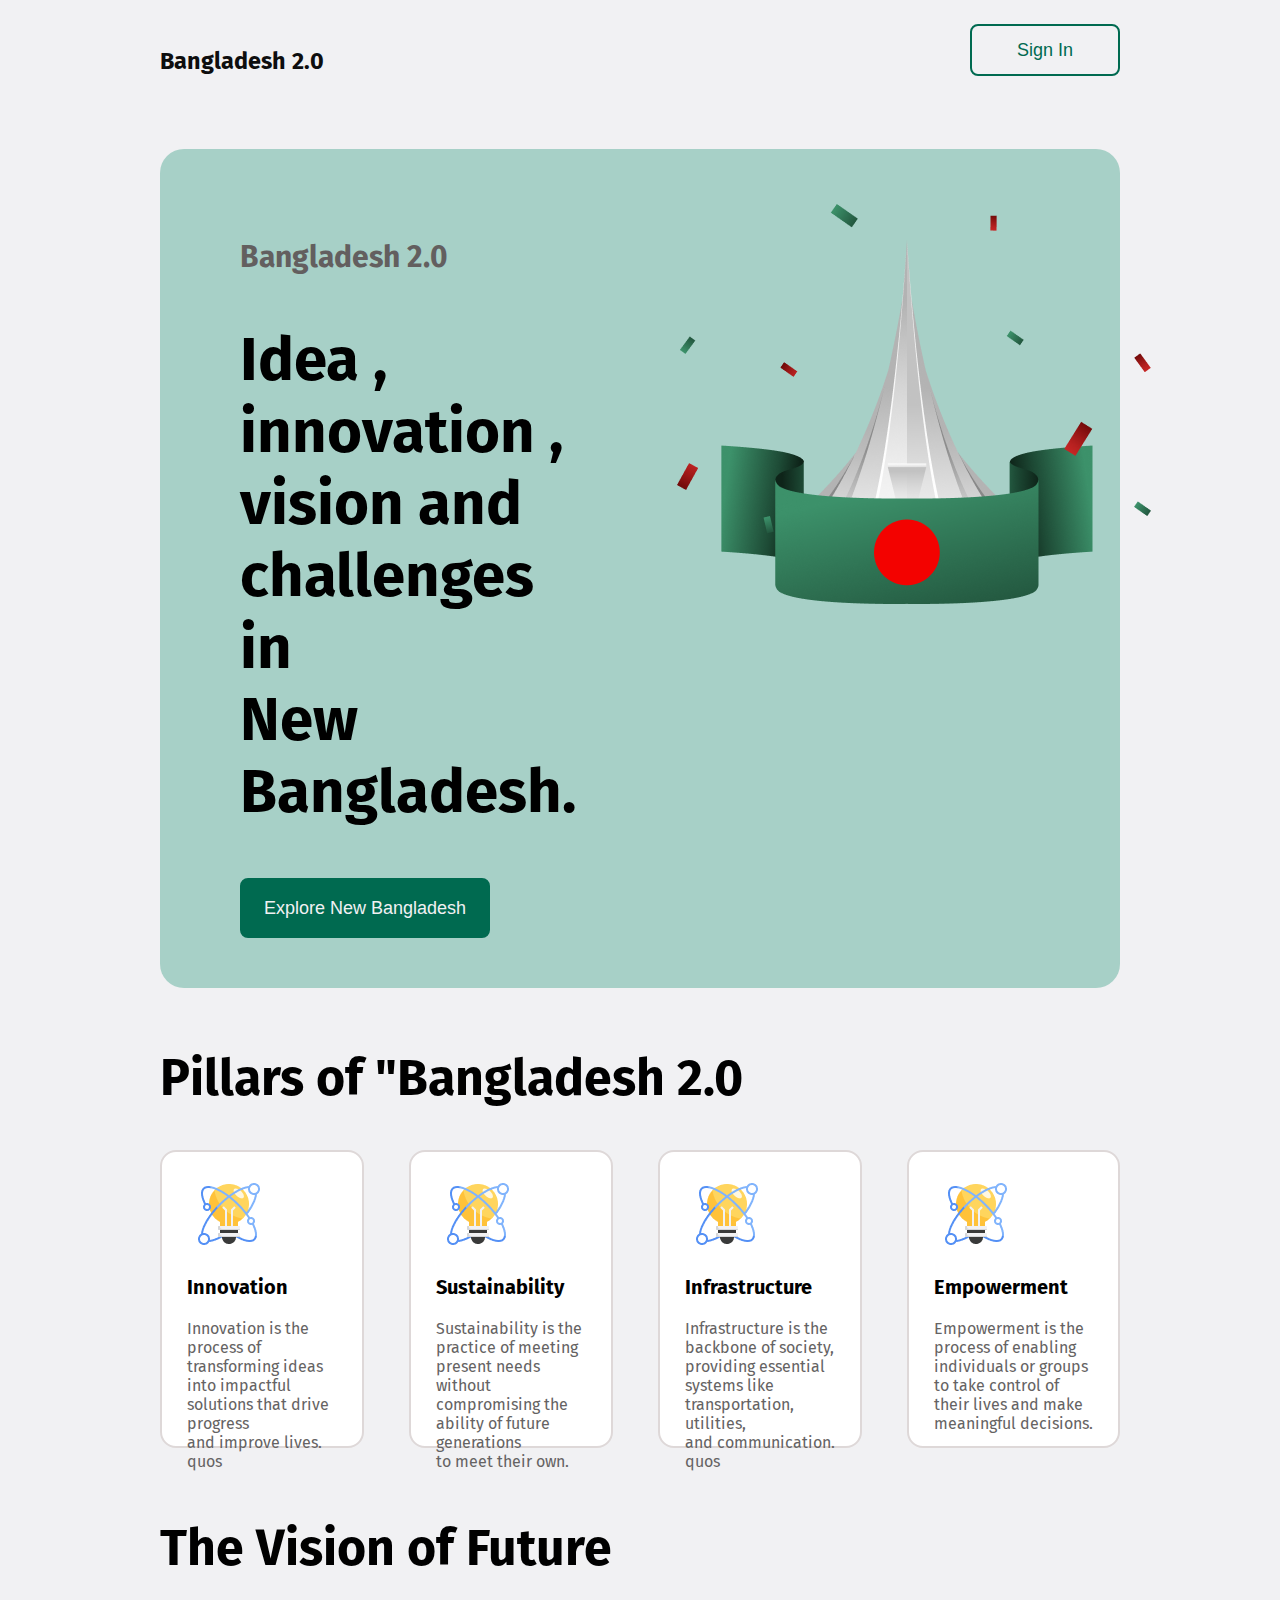
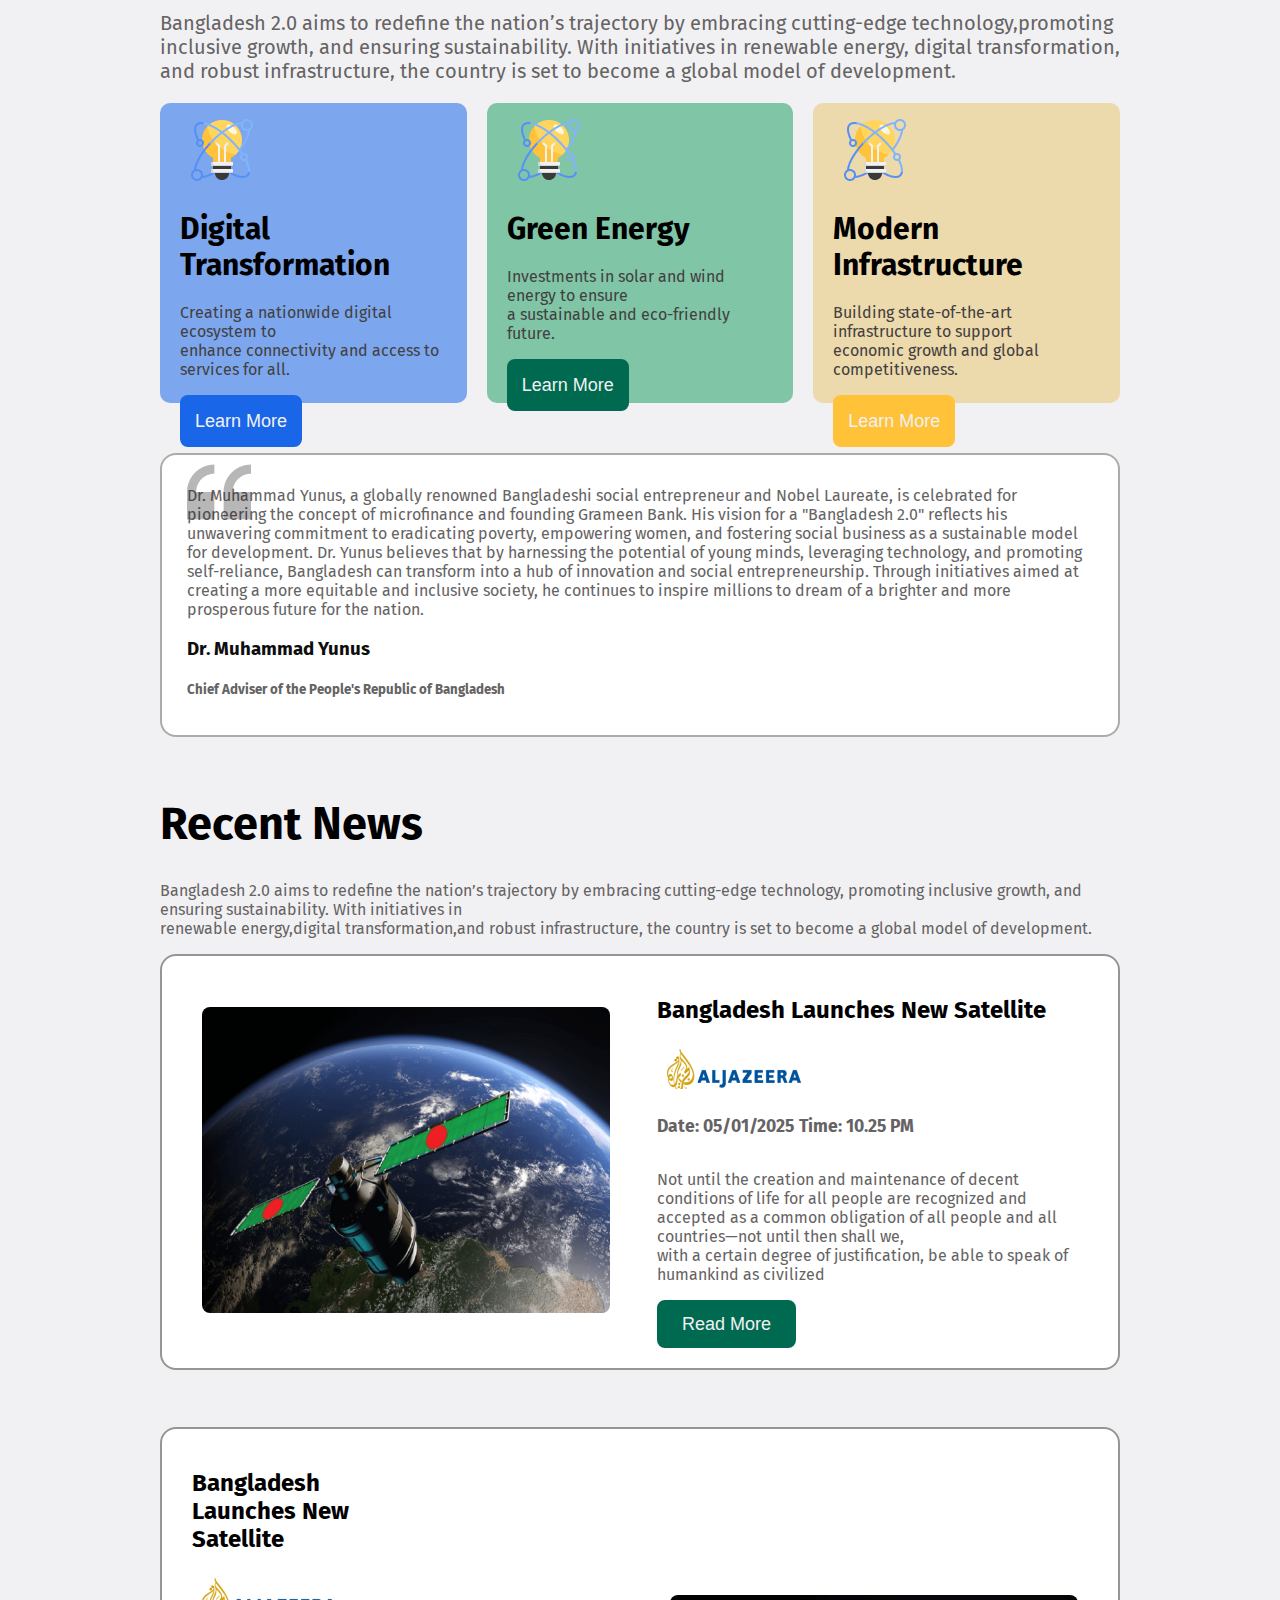
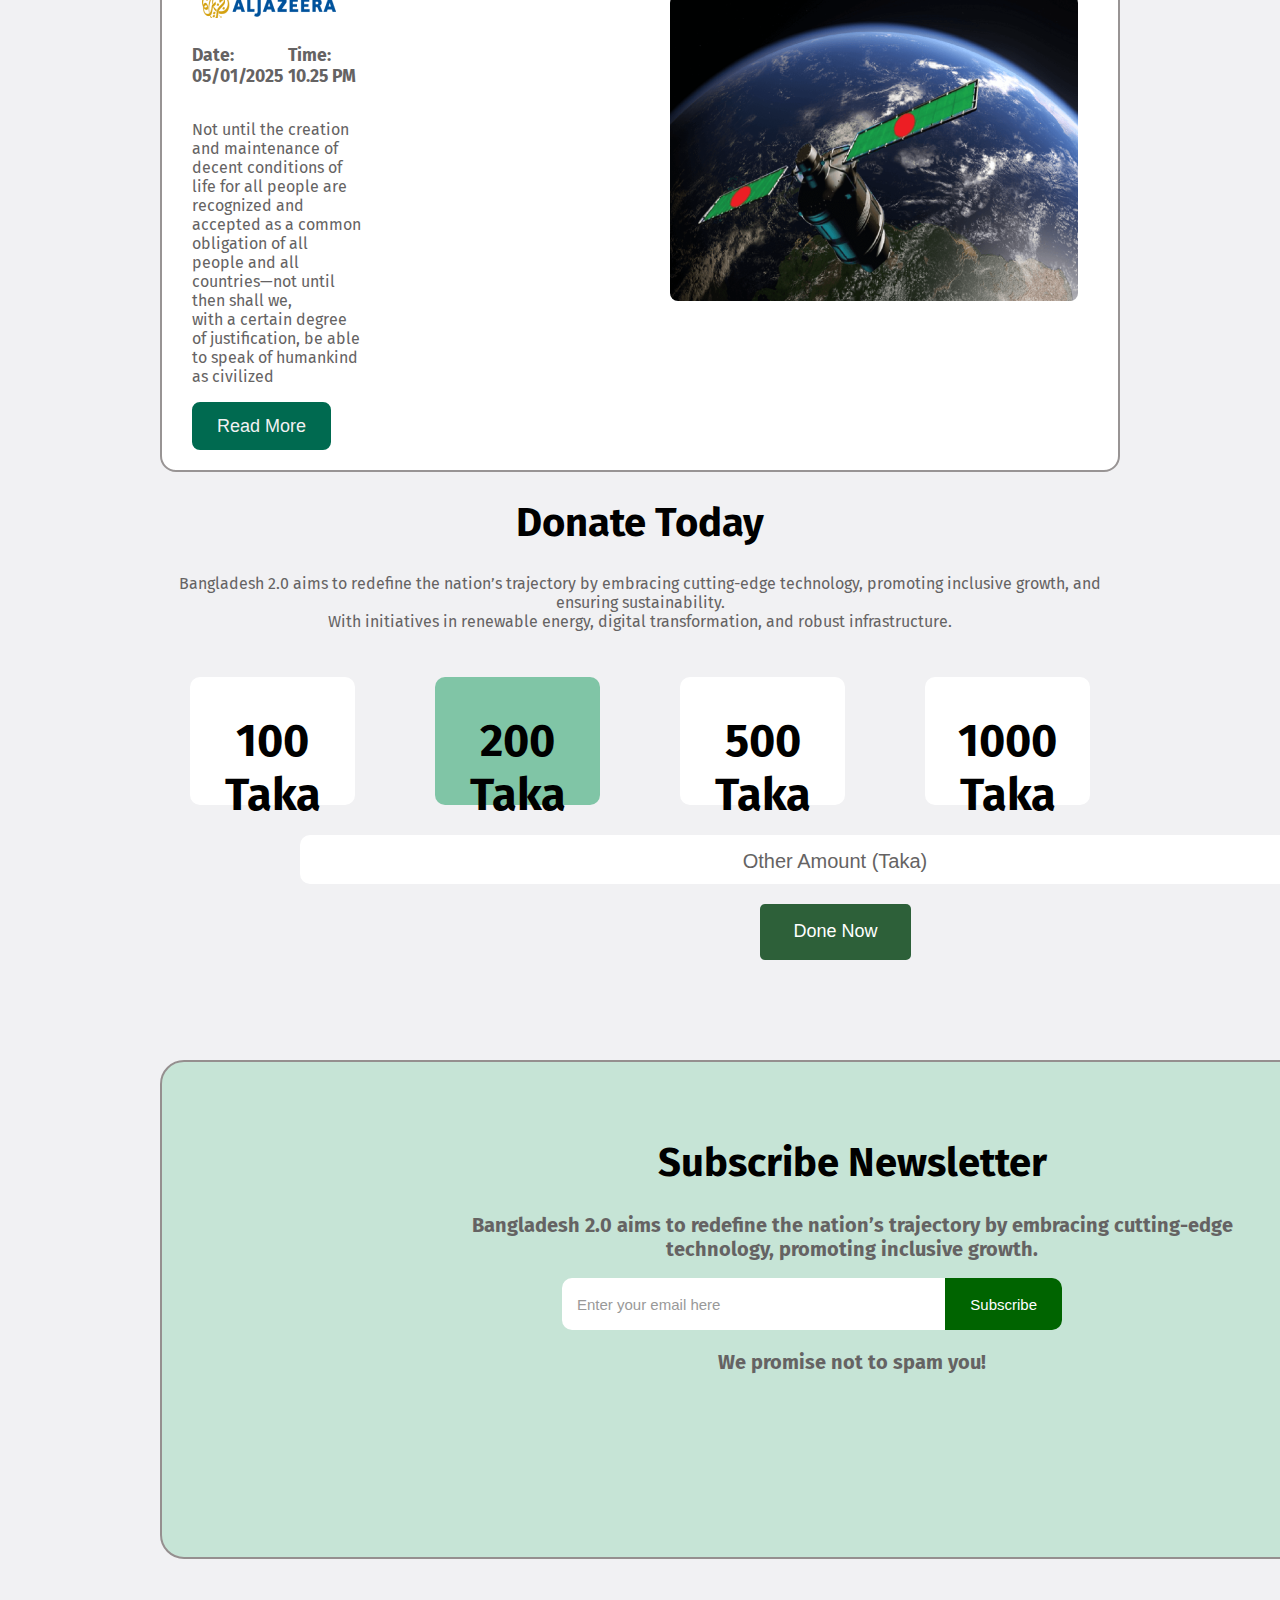
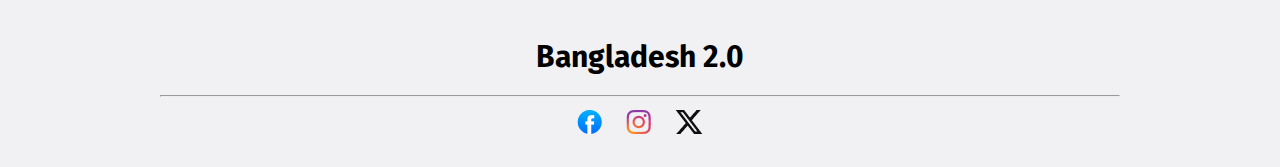
==== index.html @ 1ae230f2 "restrcuture" ====
<!DOCTYPE html>
<html lang="en">

<head>
    <meta charset="UTF-8">
    <meta name="viewport" content="width=device-width, initial-scale=1.0">
    <title>Document</title>
    <link rel="stylesheet" href="style.css">
</head>

<body>

    <header>

        <!-- nav section -->

        <nav class="nav">

            <div class="bangla">
                <h3>Bangladesh 2.0</h3>
            </div>
            <button>Sign In</button>
        </nav>

        <!-- banner section -->

        <div class="hero-section">
            <div>

                <h4 class="text-1">Bangladesh 2.0</h4>
                <h2 class="text-2">Idea , innovation ,<br>
                    vision and challenges in <br> New Bangladesh.</h2>

                <button class="btn-primary">Explore New Bangladesh</button>

            </div>

            <div>

                <img src="/assets/hero.png" alt="">

            </div>
        </div>


    </header>

    <main>

        <!-- pillars section  -->

        <section class="pillers">
            <h2 class="piller-text-1">Pillars of "Bangladesh 2.0 </h2>

            <div class="pillars-parents">

                <div class="pillars-child-1">
                    <img src="/assets/card-icon.png" alt="">
                    <h3 class="pilrs-txt-2">Innovation</h3>
                    <p class="pilrs-txt-3">Innovation is the process of transforming
                        ideas into impactful solutions that drive progress and improve lives. <br>
                        quos </p>
                </div>


                <div class="pillars-child-1">
                    <img src="/assets/card-icon.png" alt="">
                    <h3 class="pilrs-txt-2">Sustainability</h3>
                    <p class="pilrs-txt-3">Sustainability is the practice of meeting present needs without compromising
                        the ability of future generations to meet their own. </p>
                </div>



                <div class="pillars-child-1">
                    <img src="/assets/card-icon.png" alt="">
                    <h3 class="pilrs-txt-2">Infrastructure</h3>
                    <p class="pilrs-txt-3">Infrastructure is the backbone of society, providing
                        essential systems like transportation, utilities, and communication. <br>
                        quos </p>
                </div>


                <div class="pillars-child-1">
                    <img src="/assets/card-icon.png" alt="">
                    <h3 class="pilrs-txt-2">Empowerment</h3>
                    <p class="pilrs-txt-3">Empowerment is the process of enabling individuals
                        or groups to take control of their lives and make meaningful decisions.</p>
                </div>


            </div>


        </section>


        <!-- vishion of feuter -->

        <section class="vishion">

            <h1 class="vishon-text-1">The Vision of Future</h1>
            <p class="vishion-para">Bangladesh 2.0 aims to redefine the nation’s trajectory by embracing cutting-edge
                technology,promoting inclusive growth, and ensuring sustainability. With initiatives in
                renewable energy, digital transformation, and robust infrastructure, the country is set to become a
                global model of development.
            </p>

            <div class="vishion-parents">
                <div class="vishion-child">
                    <img src="/assets/card-icon.png" alt="">
                    <h1 class="vishion-text-2">Digital Transformation</h1>
                    <p class="vishion-text-3">Creating a nationwide digital ecosystem to <br>
                        enhance connectivity and access to services for all.</p>

                    <button class="btn-primary-2">Learn More</button>
                </div>


                <div class="vishion-child-2">
                    <img src="/assets/card-icon.png" alt="">
                    <h1 class="vishion-text-2">Green Energy</h1>
                    <p class="vishion-text-3">Investments in solar and wind energy to ensure <br>
                        a sustainable and eco-friendly future.</p>

                    <button class="btn-primary-3">Learn More</button>
                </div>


                <div class="vishion-child-3">
                    <img src="/assets/card-icon.png" alt="">
                    <h1 class="vishion-text-2">Modern Infrastructure</h1>
                    <p class="vishion-text-3">Building state-of-the-art infrastructure to support <br>
                        economic growth and global competitiveness.</p>

                    <button class="btn-primary-4">Learn More</button>
                </div>


            </div>

        </section>

        <!-- bangladesh 2.0 dr.yunus -->

        <section>

            <div class="bng-2">
                <p class="bng-txt-3">Dr. Muhammad Yunus, a globally renowned Bangladeshi social entrepreneur and Nobel
                    Laureate, is
                    celebrated for pioneering the concept of microfinance and founding Grameen Bank. His vision for a
                    "Bangladesh 2.0" reflects his unwavering commitment to eradicating poverty, empowering women, and
                    fostering social business as a sustainable model for development. Dr. Yunus believes that by
                    harnessing the potential of young minds, leveraging technology, and promoting self-reliance,
                    Bangladesh can transform into a hub of innovation and social entrepreneurship. Through initiatives
                    aimed at creating a more equitable and inclusive society, he continues to inspire millions to dream
                    of a brighter and more prosperous future for the nation.</p>

                <img src="/assets/quote-bg.png" alt="">
                <h3>Dr. Muhammad Yunus</h3>
                <h5 class="bng-txt-2">Chief Adviser of the People's Republic of Bangladesh</h5>
            </div>

        </section>

        <!-- qus/ans section -->

        <!-- <section class="qus-ans">
            <!-- <h1 class="qus-text">Your Opinion Matters</h1> -->

        <!-- <div>

            </div>
        </section> -->


        <!-- recent news section -->

        <section class="recent-sec">
            <h1 class="recent-text-1">Recent News</h1>
            <p class="recent-text-2">Bangladesh 2.0 aims to redefine the nation’s trajectory by embracing cutting-edge
                technology,
                promoting inclusive growth, and ensuring sustainability. With initiatives in <br>
                renewable energy,digital transformation,and robust infrastructure, the country is set to become a global
                model of
                development.</p>

            <div class="recent-news-parent">
                <div>
                    <img class="img" src="/assets/satelite.png" alt="">
                </div>
                <div>
                    <h2>Bangladesh Launches New Satellite</h2>
                    <img src="/assets/al-jazeera.png" alt="">
                    <div class="text-flex">
                        <h3>Date: 05/01/2025</h3>
                        <h3>Time: 10.25 PM</h3>
                    </div>

                    <p class="recent-text-3">Not until the creation and maintenance of decent conditions of life for all
                        people are recognized
                        and <br>accepted as a common obligation of all people and all countries—not until then shall we,
                        <br>
                        with a certain degree of justification, be able to speak of humankind as civilized
                    </p>

                    <button class="btn-primary-5">Read More</button>
                </div>

            </div>



            <br><br><br>


            <div class="recent-news-parent-2">

                <div>
                    <h2>Bangladesh Launches New Satellite</h2>
                    <img src="/assets/al-jazeera.png" alt="">
                    <div class="text-flex">
                        <h3>Date: 05/01/2025</h3>
                        <h3>Time: 10.25 PM</h3>
                    </div>

                    <p class="recent-text-3">Not until the creation and maintenance of decent conditions of life for all
                        people are recognized
                        and <br>accepted as a common obligation of all people and all countries—not until then shall we,
                        <br>
                        with a certain degree of justification, be able to speak of humankind as civilized
                    </p>

                    <button class="btn-primary-5">Read More</button>
                </div>


                <div>
                    <img class="img-2" src="/assets/satelite.png" alt="">
                </div>

            </div>
        </section>


        <!-- Donate Today section -->

        <section class="Donate-Today">
            <h1 class="Donate-txt">Donate Today</h1>
            <p class="Donate-txt-2">Bangladesh 2.0 aims to redefine the nation’s trajectory by embracing cutting-edge
                technology, promoting inclusive growth, and ensuring sustainability. <br>
                With initiatives in renewable energy, digital transformation, and robust infrastructure.</p>

            <div class="Donate-parent">
                <div class="Donate-child-1">
                    <h2>100 Taka</h2>
                </div>
                <div class="Donate-child-2">
                    <h2> 200 Taka</h2>
                </div>
                <div class="Donate-child-3">
                    <h2>500 Taka</h2>
                </div>
                <div class="Donate-child-4">
                    <h2>1000 Taka</h2>
                </div>
            </div>

            <div class="input-txt">
                <input type="text" placeholder="Other Amount (Taka)">
            </div>

            <button class="btn-primary-6">Done Now</button>
        </section>


        <!-- subscribe section -->

        <section>
            <div class="subscribe-container">
                <h1 class="subs-txt-1">Subscribe Newsletter</h1>
                <h2 class="subs-txt-2">Bangladesh 2.0 aims to redefine the nation’s
                    trajectory by embracing cutting-edge <br> technology, promoting inclusive growth.</h2>

                <div class="input-btn">
                    <input type="text" placeholder="Enter your email here">
                    <button>Subscribe</button>
                </div>

                <h3 class="subs-txt-3">We promise not to spam you! </h3>

            </div>
        </section>

        <!-- lst section -->
        <section class="lst-sec">
            <h1>Bangladesh 2.0</h1>

            <hr>


            <img src="/assets/facebook.png" alt="">
            <img src="/assets/instagram.png" alt="">
            <img src="/assets/x.png" alt="">

        </section>




    </main>

    <footer>

    </footer>

</body>

</html>
---- style.css ----
@import url('https://fonts.googleapis.com/css2?family=Anton&family=Fira+Sans:ital,wght@0,100;0,200;0,300;0,400;0,500;0,600;0,700;0,800;0,900;1,100;1,200;1,300;1,400;1,500;1,600;1,700;1,800;1,900&family=Open+Sans:ital,wght@0,300..800;1,300..800&family=Poppins:ital,wght@0,100;0,200;0,300;0,400;0,500;0,600;0,700;0,800;0,900;1,100;1,200;1,300;1,400;1,500;1,600;1,700;1,800;1,900&display=swap');



body {
    margin: 24px 160px;
    background-color: #F1F1F3;
    font-family: "Fira Sans", serif;
}

.nav {
    display: flex;
    justify-content: space-between;
}

button {
    width: 150px;
    height: 52px;
    color: #006A50;
    text-align: center;
    background-color: #F1F1F3;
    border: 2px solid #006A50;
    border-radius: 8px;
    font-size: 18px;
    transition: background-color 0.2s ease, transform 0.2s ease;

}

button:hover {
    background-color: #bfe4c8;
    /* transform: scale(1.5); */
}

.bangla {
    font: bold;
    width: 222px;
    height: 38;
    color: #0E0E0E;
    font-size: 20px;
}

/* hero-section */

.hero-section {
    display: flex;
    justify-content: space-between;
    gap: 90px;
    margin-top: 50px;
    background-color: #a7d0c7;
    border-radius: 24px;
    padding: 50px 80px;
}

.text-1 {
    color: #635f5f;
    font: bold;
    font-size: 30px;

}

.text-2 {
    font: bold;
    font-size: 60px;
}

.btn-primary {
    width: 250px;
    height: 60px;
    background-color: #006A50;
    color: #F1F1F3;
    cursor: pointer;
    transition: background-color 0.2s ease, transform 0.2s ease;

}

.btn-primary:hover {
    background-color: #218838;
    border: none;

}

/* pillars section */

.pillers {
    margin-top: 60px;
}

.pillars-parents {
    display: flex;
    gap: 45px;
}

.piller-text-1 {
    font: bold;
    font-size: 50px;
}

.pilrs-txt-2 {
    font-size: 20px;
}

.pillars-child-1 {
    width: 370px;
    height: 244px;
    padding: 25px 25px;
    border: 2px solid rgb(222, 216, 216);
    border-radius: 16px;
    background-color: white;
    color: black;
    transition: background-color 0.3s ease, transform 0.3s ease;

}

.pillars-child-1:hover {
    background-color: #d4edda;
    /* transform: scale(0.5); */
}

.pilrs-txt-3 {
    color: #656363;
}


/* vishion section */

.vishion {
    margin-top: 70px;
}

.vishon-text-1 {
    font-size: 50px;
    font: bold;
}

.vishion-para {
    font-size: 20px;
    font: bold;
    color: #656363;
}

.vishion-parents {

    display: flex;
    gap: 20px;
    justify-content: space-around;
    align-items: center;


}

.vishion-child {
    background-color: #7ca6ed;
    border-radius: 10px;
    padding: 10px 20px;
    height: 280px;
    width: 535px;

}

.vishion-text-2 {
    font: bold;

}

.vishion-text-3 {
    color: #424040;
}

.btn-primary-2 {
    width: 122px;
    min-height: 41px;
    background-color: #1a66e8;
    color: #F1F1F3;
    border: none;
    border-radius: 8px;
}

.btn-primary-2:hover {
    color: #0E0E0E;
}

.vishion-child-2 {
    background-color: #80c5a6;
    border-radius: 10px;
    padding: 10px 20px;
    height: 280px;
    width: 535px;

}

.btn-primary-3 {
    width: 122px;
    min-height: 41px;
    background-color: #1a66e8;
    color: #F1F1F3;
    border: none;
    border-radius: 8px;
    background-color: #006A50;
}

.btn-primary-3:hover {
    color: #0E0E0E;
}




.vishion-child-3 {
    background-color: #ecd9ac;
    border-radius: 10px;
    padding: 10px 20px;
    height: 280px;
    width: 535px;
}




.btn-primary-4 {
    width: 122px;
    min-height: 41px;
    background-color: #1a66e8;
    color: #F1F1F3;
    border: none;
    border-radius: 8px;
    background-color: #FFC239;

}

.btn-primary-4:hover {
    color: #0E0E0E;
}

/* bangladesh 2.0 dr.yunus */

.bng-2 {
    border: 2px solid rgb(174, 170, 170);
    border-radius: 16px;
    background-color: white;
    color: #0E0E0E;
    margin-top: 50px;
    padding: 15px 25px;
    position: relative;
}

.bng-2 img {
    position: absolute;
    top: 0px;
    left: 15px;
}

.bng-txt-3 {
    color: #656363;
}

.bng-txt-2 {
    color: #656363;
}

/* qus/ans */

/* .qus-ans {

    margin-top: 80px;
}

.qus-text {
    font: bold;
    font-size: 25px;
} */



/* recent-news section */

.recent-sec {
    margin-top: 60px;
}

.recent-text-1 {
    font: bold;
    font-size: 45px;

}

.recent-text-2 {
    color: #656363;
}

.recent-news-parent {
    background-color: white;
    border-radius: 16px;
    border: 2px solid rgb(152, 148, 148);
    display: flex;
    align-items: center;
    gap: 37px;
    padding: 20px 30px;
}

.img {
    border-radius: 8px;
    transition: background-color 0.3s ease, transform 0.3s ease;
}

.img:hover {
    background-color: #d4edda;
    transform: scale(1.05);
}

.text-flex {
    display: flex;
    gap: 5px;
    font-size: 15px;
    color: #656363;
}

.recent-text-3 {
    color: #656363;
}

.btn-primary-5 {
    width: 139px;
    height: 48px;
    border-radius: 8px;
    background-color: #006A50;
    color: #F1F1F3;
}

.btn-primary-5:hover {
    color: #0E0E0E;
}


/* recent news-2 */

.recent-news-parent-2 {
    background-color: white;
    border-radius: 16px;
    border: 2px solid rgb(152, 148, 148);
    display: flex;
    align-items: center;
    gap: 297px;
    padding-top: 20px;
    padding-left: 30px;
    padding-right: 30px;
    padding-bottom: 20px;

}

.img-2 {
    border-radius: 8px;
    transition: background-color 0.3s ease, transform 0.3s ease;

}

.img-2:hover {
    background-color: #d4edda;
    transform: scale(1.05);
}



/* Donate Today section */

.Donate-Today {
    margin-bottom: 100px;
}

.Donate-txt {
    font: bold;
    font-size: 40px;
    text-align: center;
}

.Donate-txt-2 {
    color: #656363;
    text-align: center;
}

.Donate-parent {
    display: flex;
    gap: 20px;
    justify-content: center;
    align-items: center;

}

.Donate-child-1 {
    font-size: 30px;
    background-color: white;
    border-radius: 10px;
    box-shadow: #656363;
    width: 240px;
    height: 128px;
    text-align: center;
    margin: 30px 30px;
    /* cursor: pointer; */
    transition: background-color 0.3s ease, transform 0.3s ease;

}

.Donate-child-1:hover {
    background-color: #d4edda;
    transform: scale(1.05);

}

.Donate-child-2 {
    font-size: 30px;
    background-color: #80c5a6;
    border-radius: 10px;
    box-shadow: #656363;
    width: 240px;
    height: 128px;
    text-align: center;
    margin: 30px 30px;
    transition: background-color 0.3s ease, transform 0.3s ease;

}

.Donate-child-3 {
    font-size: 30px;
    background-color: white;
    border-radius: 10px;
    box-shadow: #656363;
    width: 240px;
    height: 128px;
    text-align: center;
    margin: 30px 30px;
    transition: background-color 0.3s ease, transform 0.3s ease;

}

.Donate-child-3:hover {
    background-color: #d4edda;
    transform: scale(1.05);
}

.Donate-child-4 {
    font-size: 30px;
    background-color: white;
    border-radius: 10px;
    box-shadow: #656363;
    width: 240px;
    height: 128px;
    text-align: center;
    margin: 30px 30px;
    transition: background-color 0.3s ease, transform 0.3s ease;

}

.Donate-child-4:hover {
    background-color: #d4edda;
    transform: scale(1.05);
}

.Donate-txt-3 {
    width: 1032px;
    height: 64px;
    background-color: #F1F1F3;
    border: 2px solid rgb(207, 198, 198);
    text-align: center;
    margin-left: 30px;
    margin-left: 30px;

}

.input-txt {
    margin-bottom: 20px;
    margin-left: 140px;
}

.input-txt input {
    width: 1050px;
    padding: 10px;
    border: none;
    box-shadow: #656363;
    background-color: white;
    border-radius: 10px;
    font-size: 25px;
    text-align: center;
}

.input-txt ::placeholder {
    color: #656363;
    font-size: 20px;
}

.btn-primary-6 {
    margin-left: 600px;
    width: 151px;
    height: 56px;
    text-align: center;
    padding: 12px 25px;
    font-size: 10pxpx;
    color: #fff;
    background-color: #2d6039;
    border: none;
    border-radius: 5px;
    cursor: pointer;
    transition: background-color 0.3s ease, transform 0.3s ease;
}

.btn-primary-6:hover {
    background-color: #218838;
    transform: scale(1.05);
}


/* subscribe-section */

.subscribe-container {
    width: 1280px;
    height: 395px;
    border: 2px solid rgb(149, 143, 143);
    border-radius: 24px;
    background-color: #C6E4D6;
    padding: 50px 50px;
    text-align: center;
}

.subs-txt-1 {
    font: bold;
    font-size: 40px;
}

.subs-txt-2 {
    font-size: 20px;
    color: #656363;
}

.subs-txt-3 {
    color: #656363;
    font-size: 20px;
    text-align: center;
}

.input-btn {
    display: flex;
    width: 500px;
    max-width: 90%;
    border-radius: 10px;
    overflow: hidden;
    box-shadow: #656363;
    margin-left: 350px;
}


.input-btn input {
    width: 600px;
    padding: 15px;
    border: none;
    font-size: 15px;
}

.input-btn input:focus {
    outline: none;
    border: none;
}

.input-btn input::placeholder {
    color: #999;
}

.input-btn button {
    background-color: #006400;
    border-top-left-radius: 0;
    border-bottom-left-radius: 0;
    color: #fff;
    border: none;
    padding: 15px 25px;
    font-size: 15px;
    cursor: pointer;
    transition: background-color 0.3s ease;
}

.input-btn button:hover {
    background-color: #006A50;
    color: #F1F1F3;

}


/* lst section */

.lst-sec {
    margin-top: 80px;
    text-align: center;
}

h1 {
    font-size: 30px;
    font: bold;
}

img {
    margin: 5px 10px;
}
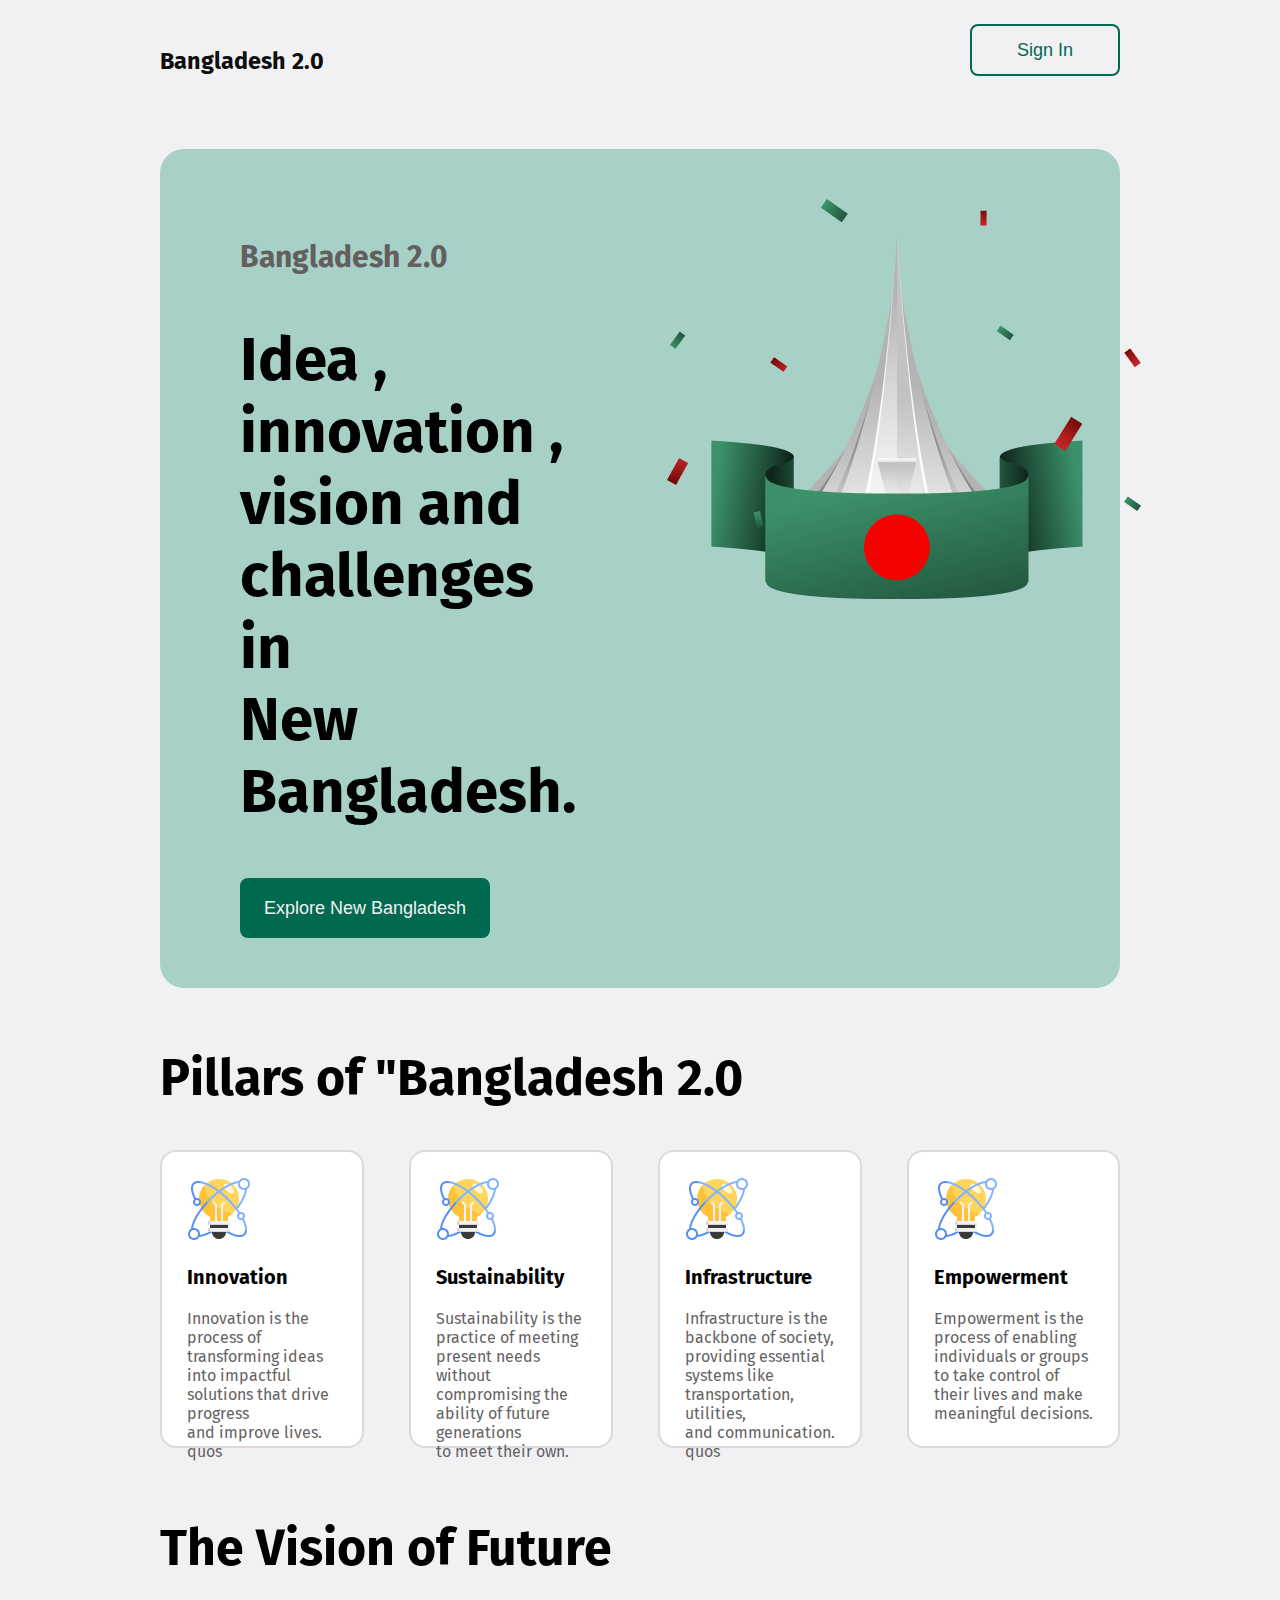
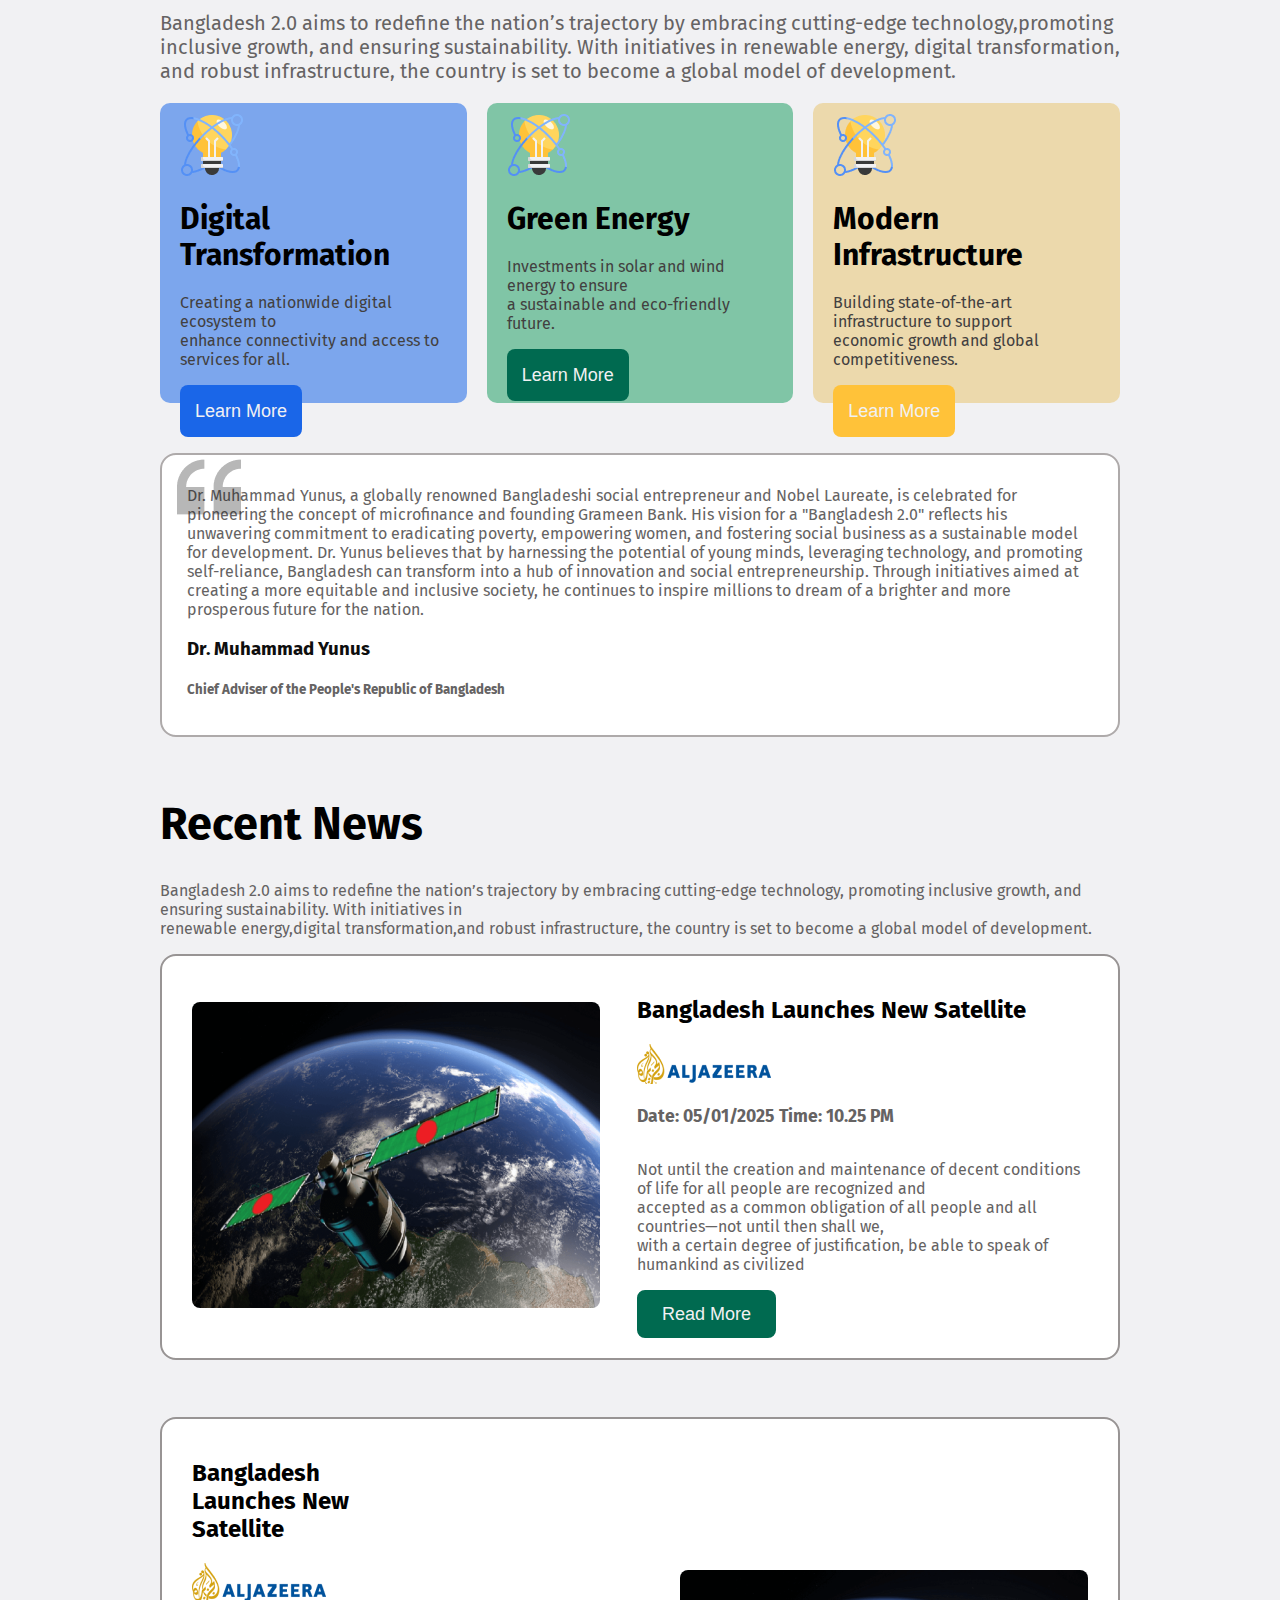
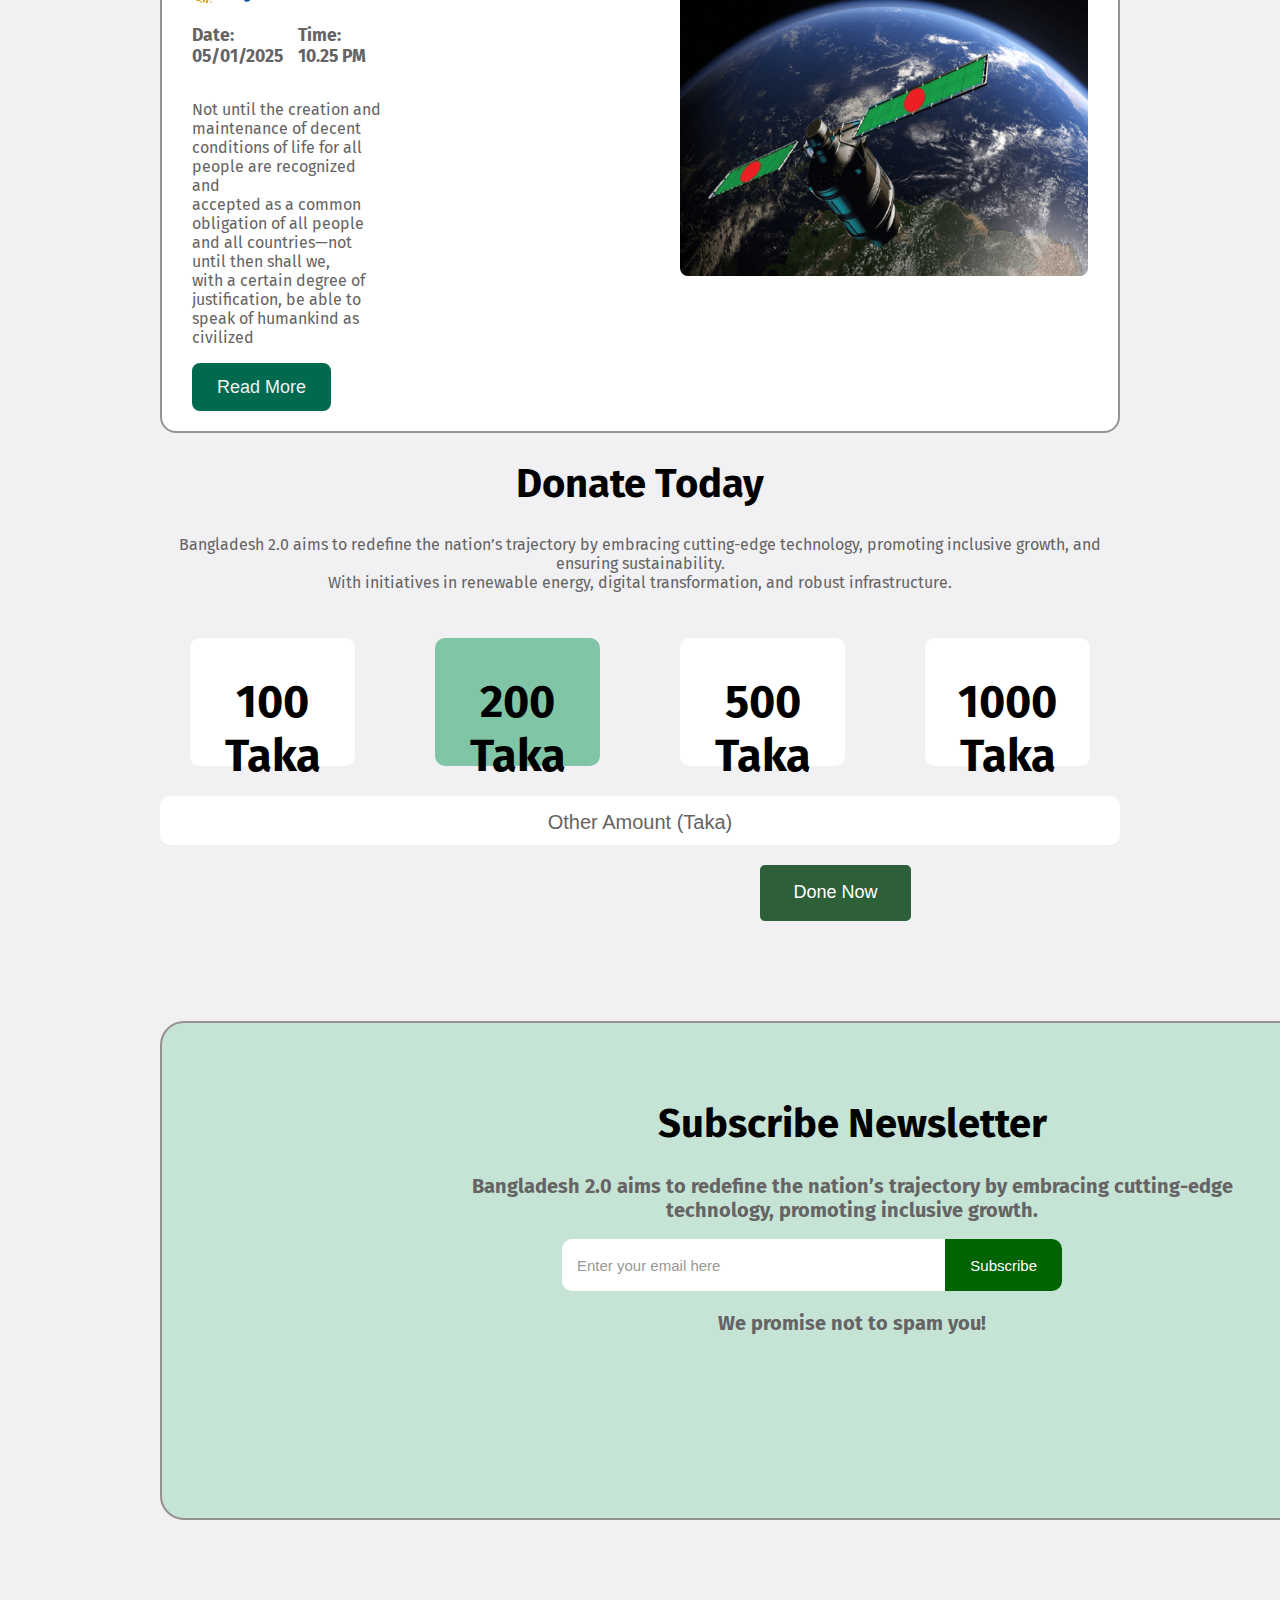
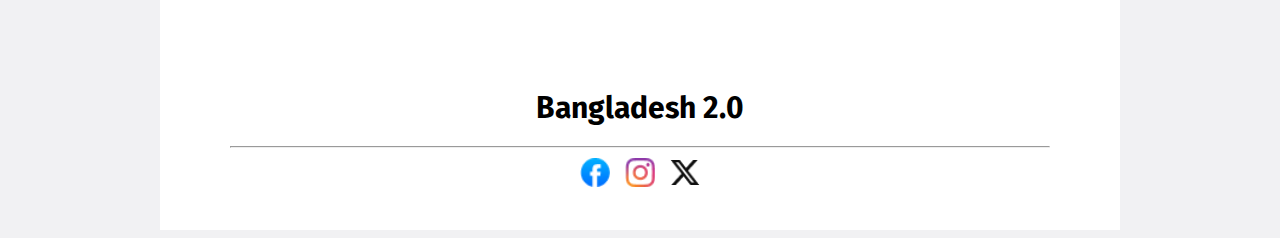
==== commit 42c5efe4: "spelling correction" ====
--- a/index.html
+++ b/index.html
@@ -245,23 +245,23 @@
 
         <!-- Donate Today section -->
 
-        <section class="Donate-Today">
-            <h1 class="Donate-txt">Donate Today</h1>
-            <p class="Donate-txt-2">Bangladesh 2.0 aims to redefine the nation’s trajectory by embracing cutting-edge
+        <section class="donate-today">
+            <h1 class="donate-txt">Donate Today</h1>
+            <p class="donate-txt-2">Bangladesh 2.0 aims to redefine the nation’s trajectory by embracing cutting-edge
                 technology, promoting inclusive growth, and ensuring sustainability. <br>
                 With initiatives in renewable energy, digital transformation, and robust infrastructure.</p>
 
-            <div class="Donate-parent">
-                <div class="Donate-child-1">
+            <div class="donate-parent">
+                <div class="donate-child-1">
                     <h2>100 Taka</h2>
                 </div>
-                <div class="Donate-child-2">
+                <div class="donate-child-2">
                     <h2> 200 Taka</h2>
                 </div>
-                <div class="Donate-child-3">
+                <div class="donate-child-3">
                     <h2>500 Taka</h2>
                 </div>
-                <div class="Donate-child-4">
+                <div class="donate-child-4">
                     <h2>1000 Taka</h2>
                 </div>
             </div>
@@ -293,24 +293,23 @@
         </section>
 
         <!-- lst section -->
+    </main>
+
+    <footer>
+
         <section class="lst-sec">
             <h1>Bangladesh 2.0</h1>
 
             <hr>
 
 
-            <img src="/assets/facebook.png" alt="">
-            <img src="/assets/instagram.png" alt="">
-            <img src="/assets/x.png" alt="">
-
-        </section>
-
-
-
-
-    </main>
-
-    <footer>
+            <div class="footer-img">
+                <img src="/assets/facebook.png" alt="">
+                <img src="/assets/instagram.png" alt="">
+                <img src="/assets/x.png" alt="">
+            </div>
+
+        </section>
 
     </footer>
 
--- a/style.css
+++ b/style.css
@@ -3,7 +3,9 @@
 
 
 body {
-    margin: 24px 160px;
+    margin-top: 24px;
+    margin-left: 160px;
+    margin-right: 160px;
     background-color: #F1F1F3;
     font-family: "Fira Sans", serif;
 }
@@ -362,22 +364,22 @@
 
 /* Donate Today section */
 
-.Donate-Today {
+.donate-today {
     margin-bottom: 100px;
 }
 
-.Donate-txt {
+.donate-txt {
     font: bold;
     font-size: 40px;
     text-align: center;
 }
 
-.Donate-txt-2 {
-    color: #656363;
-    text-align: center;
-}
-
-.Donate-parent {
+.donate-txt-2 {
+    color: #656363;
+    text-align: center;
+}
+
+.donate-parent {
     display: flex;
     gap: 20px;
     justify-content: center;
@@ -385,7 +387,7 @@
 
 }
 
-.Donate-child-1 {
+.donate-child-1 {
     font-size: 30px;
     background-color: white;
     border-radius: 10px;
@@ -399,13 +401,13 @@
 
 }
 
-.Donate-child-1:hover {
+.donate-child-1:hover {
     background-color: #d4edda;
     transform: scale(1.05);
 
 }
 
-.Donate-child-2 {
+.donate-child-2 {
     font-size: 30px;
     background-color: #80c5a6;
     border-radius: 10px;
@@ -418,7 +420,7 @@
 
 }
 
-.Donate-child-3 {
+.donate-child-3 {
     font-size: 30px;
     background-color: white;
     border-radius: 10px;
@@ -431,12 +433,12 @@
 
 }
 
-.Donate-child-3:hover {
+.donate-child-3:hover {
     background-color: #d4edda;
     transform: scale(1.05);
 }
 
-.Donate-child-4 {
+.donate-child-4 {
     font-size: 30px;
     background-color: white;
     border-radius: 10px;
@@ -449,12 +451,12 @@
 
 }
 
-.Donate-child-4:hover {
+.donate-child-4:hover {
     background-color: #d4edda;
     transform: scale(1.05);
 }
 
-.Donate-txt-3 {
+.donate-txt-3 {
     width: 1032px;
     height: 64px;
     background-color: #F1F1F3;
@@ -466,8 +468,10 @@
 }
 
 .input-txt {
+    display: flex;
+    justify-content: center;
+    align-items: center;
     margin-bottom: 20px;
-    margin-left: 140px;
 }
 
 .input-txt input {
@@ -583,9 +587,19 @@
 
 /* lst section */
 
+footer {
+    display: flex;
+    justify-content: center;
+    align-items: center;
+}
+
 .lst-sec {
     margin-top: 80px;
     text-align: center;
+    background-color: white;
+    width: 100%;
+    height: 90px;
+    padding: 70px;
 }
 
 h1 {
@@ -593,6 +607,16 @@
     font: bold;
 }
 
-img {
-    margin: 5px 10px;
+.footer-img {
+    display: flex;
+    justify-content: center;
+    align-items: center;
+    gap: 15px;
+    margin-top: 10px;
+
+
+}
+
+.footer-img img {
+    width: 30px;
 }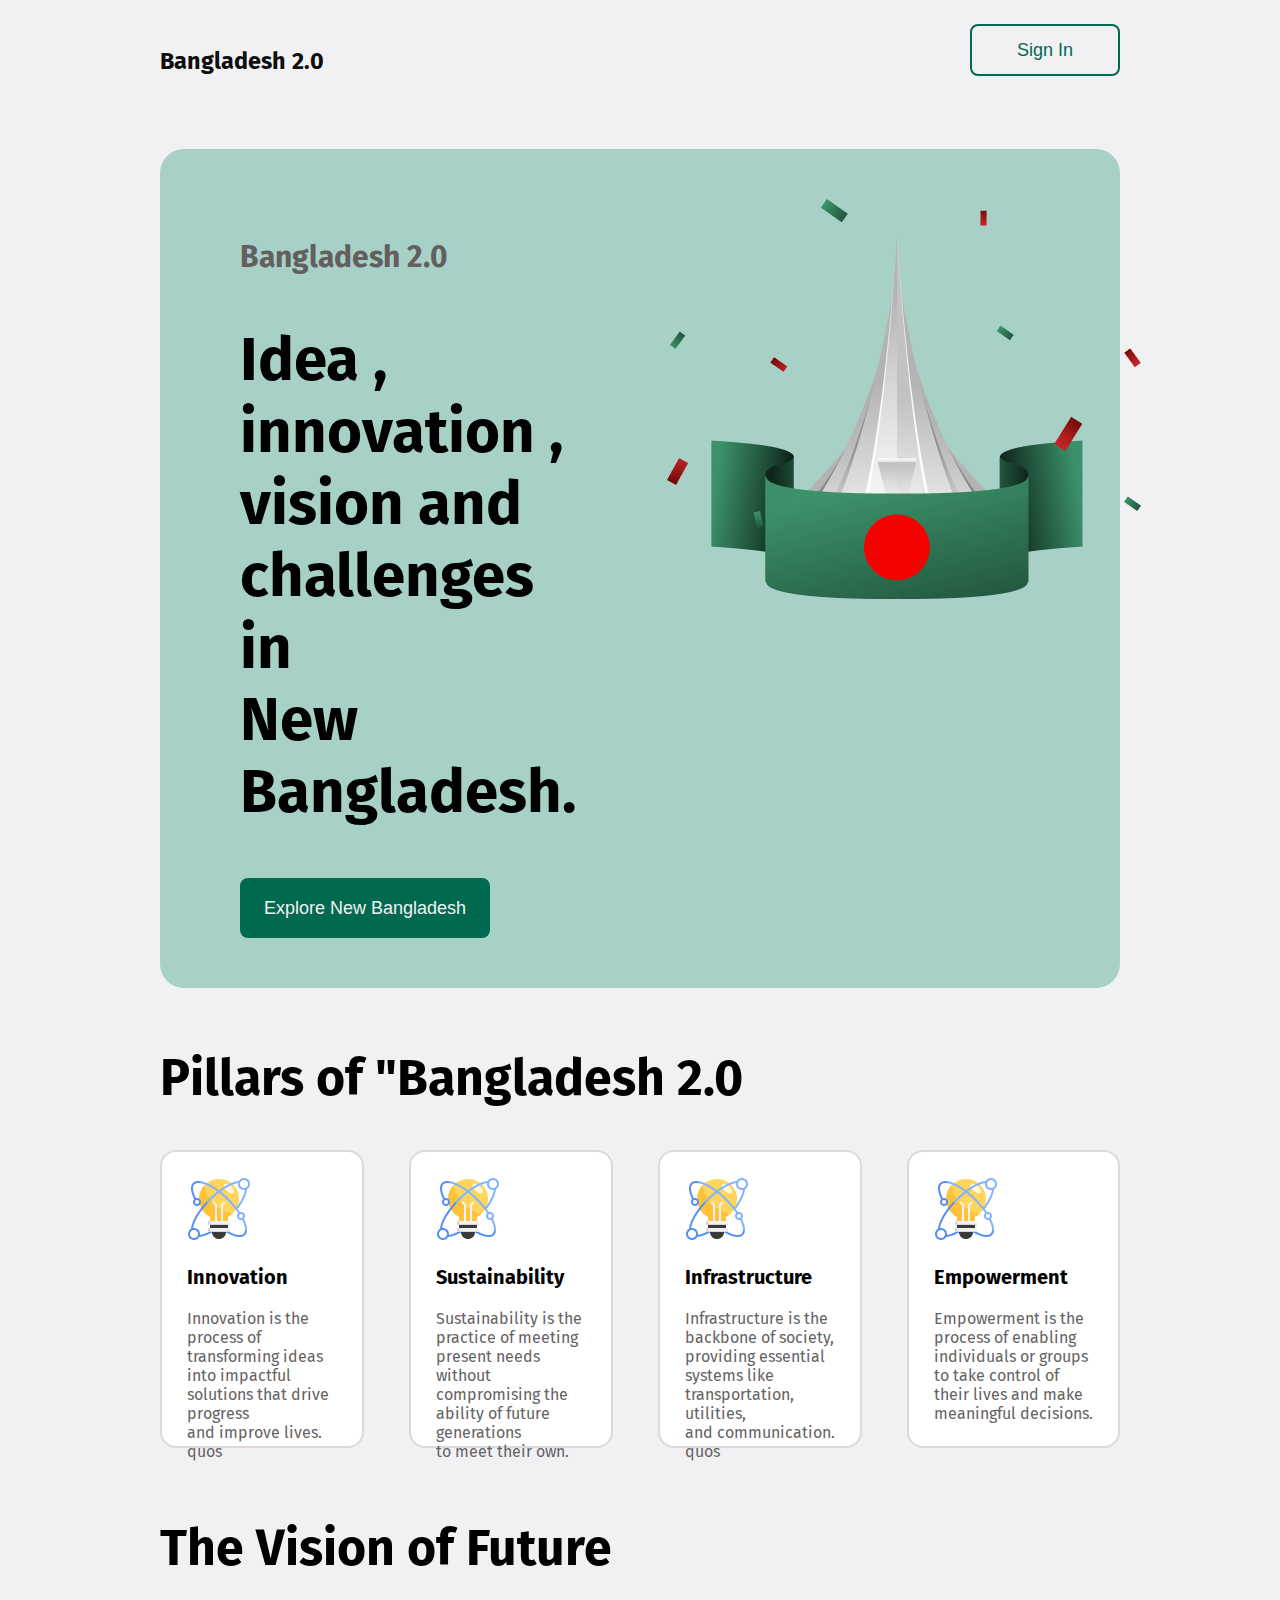
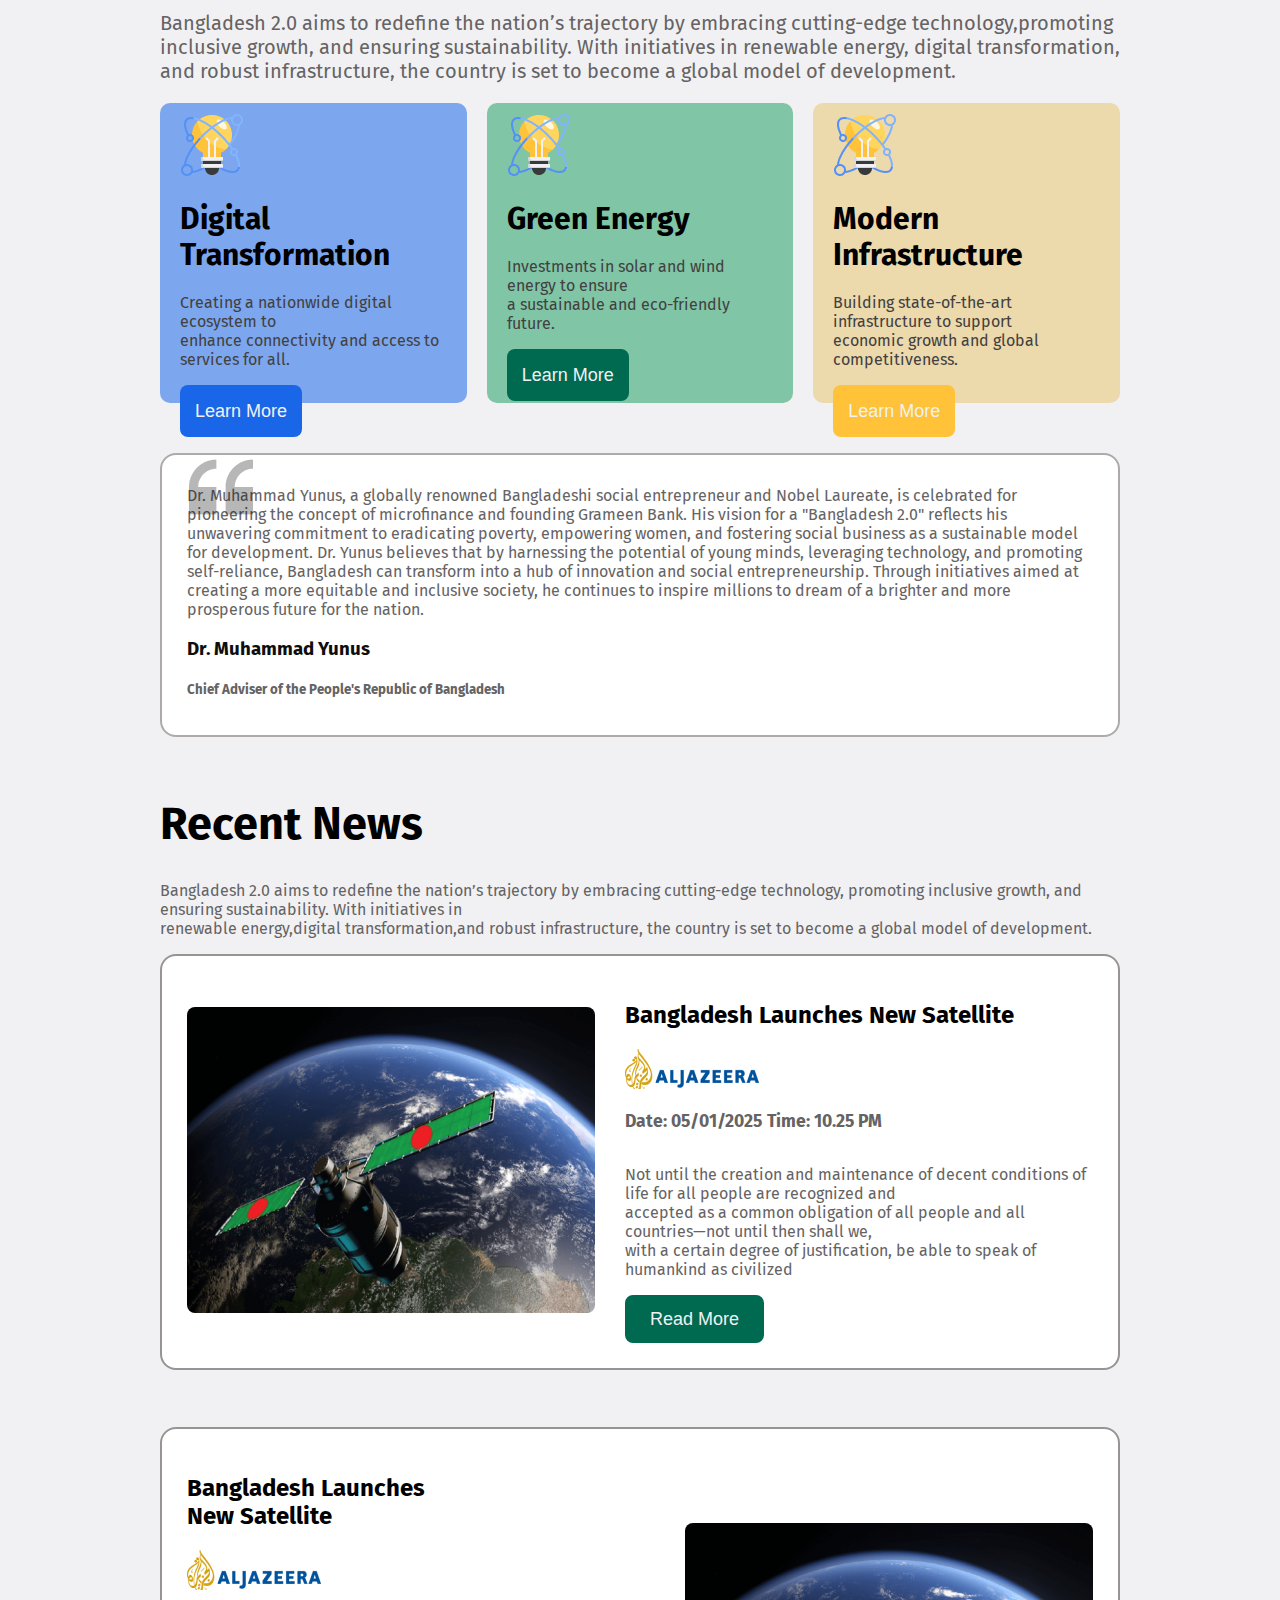
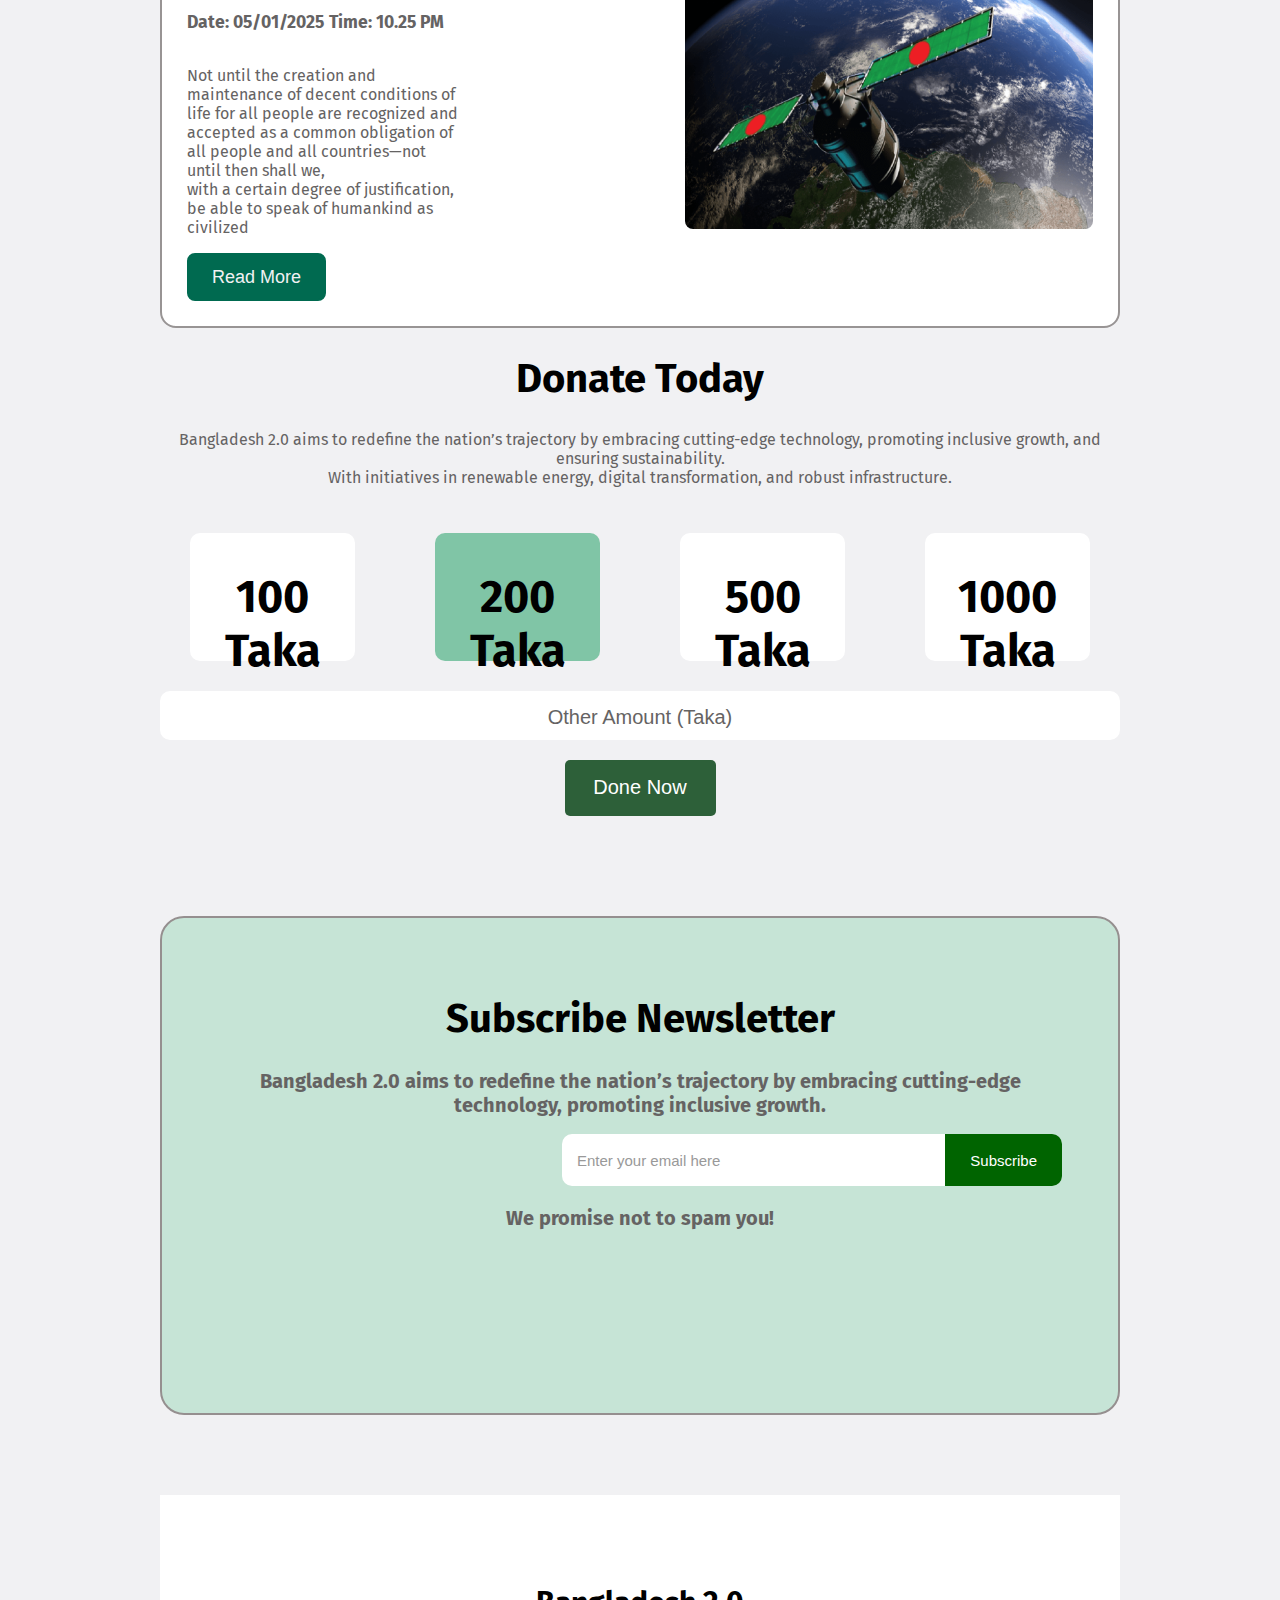
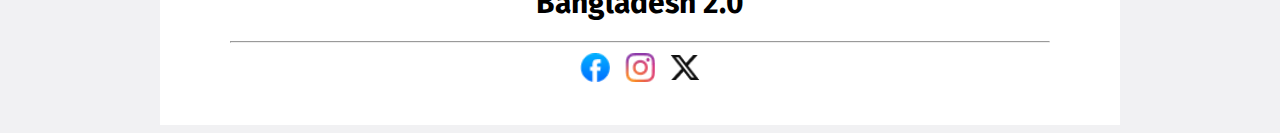
==== commit 936f1f9f: "style change" ====
--- a/index.html
+++ b/index.html
@@ -186,10 +186,10 @@
                 development.</p>
 
             <div class="recent-news-parent">
-                <div>
+                <div class="recent-news-img">
                     <img class="img" src="/assets/satelite.png" alt="">
                 </div>
-                <div>
+                <div class="recent-news-text">
                     <h2>Bangladesh Launches New Satellite</h2>
                     <img src="/assets/al-jazeera.png" alt="">
                     <div class="text-flex">
@@ -216,7 +216,7 @@
 
             <div class="recent-news-parent-2">
 
-                <div>
+                <div class="recent-news-text">
                     <h2>Bangladesh Launches New Satellite</h2>
                     <img src="/assets/al-jazeera.png" alt="">
                     <div class="text-flex">
@@ -235,7 +235,7 @@
                 </div>
 
 
-                <div>
+                <div class="recent-news-img">
                     <img class="img-2" src="/assets/satelite.png" alt="">
                 </div>
 
@@ -270,13 +270,17 @@
                 <input type="text" placeholder="Other Amount (Taka)">
             </div>
 
-            <button class="btn-primary-6">Done Now</button>
+            <div class="donate-btn-container">
+                <button class="btn-primary-6">Done Now</button>
+            </div>
+
+
         </section>
 
 
         <!-- subscribe section -->
 
-        <section>
+        <section class="subscribe-section">
             <div class="subscribe-container">
                 <h1 class="subs-txt-1">Subscribe Newsletter</h1>
                 <h2 class="subs-txt-2">Bangladesh 2.0 aims to redefine the nation’s
--- a/style.css
+++ b/style.css
@@ -248,7 +248,7 @@
 .bng-2 img {
     position: absolute;
     top: 0px;
-    left: 15px;
+    left: 27px;
 }
 
 .bng-txt-3 {
@@ -295,9 +295,10 @@
     border: 2px solid rgb(152, 148, 148);
     display: flex;
     align-items: center;
-    gap: 37px;
-    padding: 20px 30px;
-}
+    gap: 30px;
+    padding: 25px;
+}
+
 
 .img {
     border-radius: 8px;
@@ -341,11 +342,8 @@
     border: 2px solid rgb(152, 148, 148);
     display: flex;
     align-items: center;
-    gap: 297px;
-    padding-top: 20px;
-    padding-left: 30px;
-    padding-right: 30px;
-    padding-bottom: 20px;
+    gap: 225px;
+    padding: 25px;
 
 }
 
@@ -490,13 +488,19 @@
     font-size: 20px;
 }
 
+.donate-btn-container {
+    display: flex;
+    justify-content: center;
+    align-items: center;
+}
+
+
 .btn-primary-6 {
-    margin-left: 600px;
     width: 151px;
     height: 56px;
     text-align: center;
     padding: 12px 25px;
-    font-size: 10pxpx;
+    font-size: 20px;
     color: #fff;
     background-color: #2d6039;
     border: none;
@@ -512,6 +516,12 @@
 
 
 /* subscribe-section */
+
+.subscribe-section {
+    display: flex;
+    justify-content: center;
+    align-items: center;
+}
 
 .subscribe-container {
     width: 1280px;
